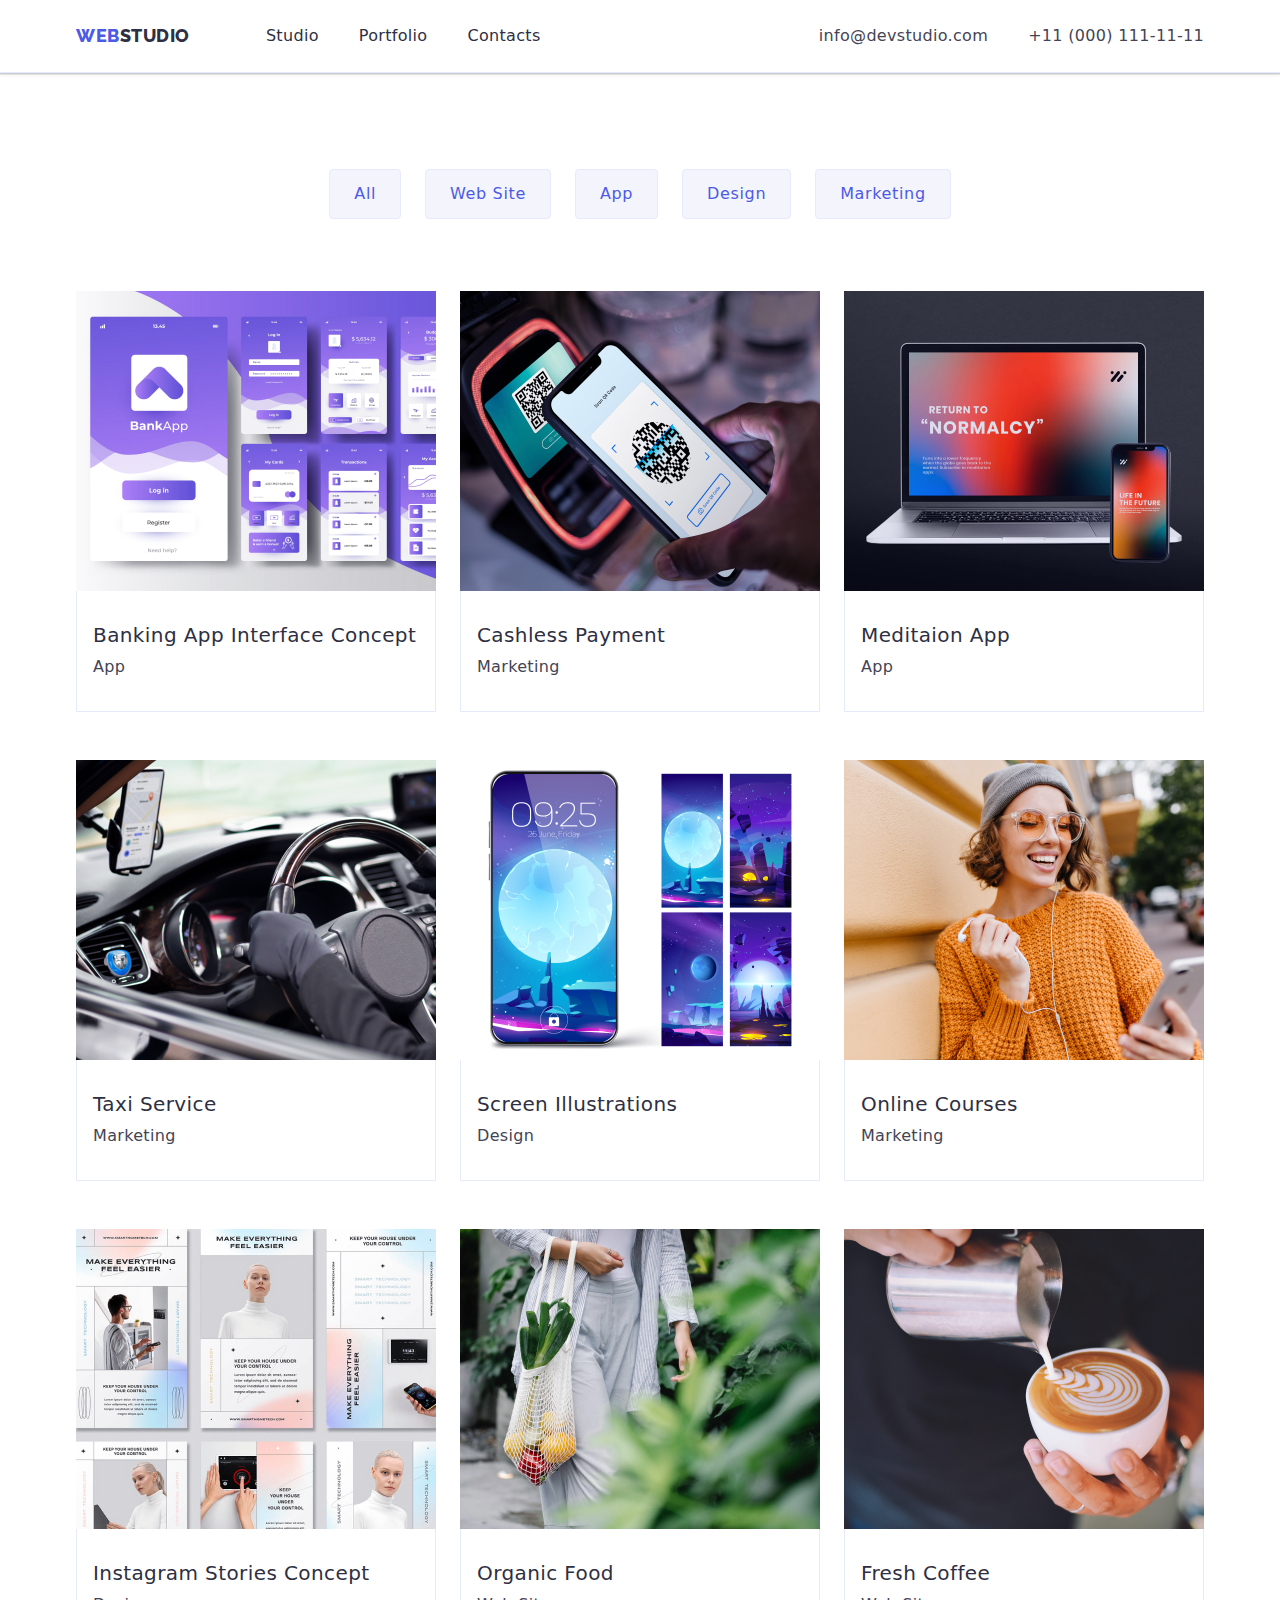
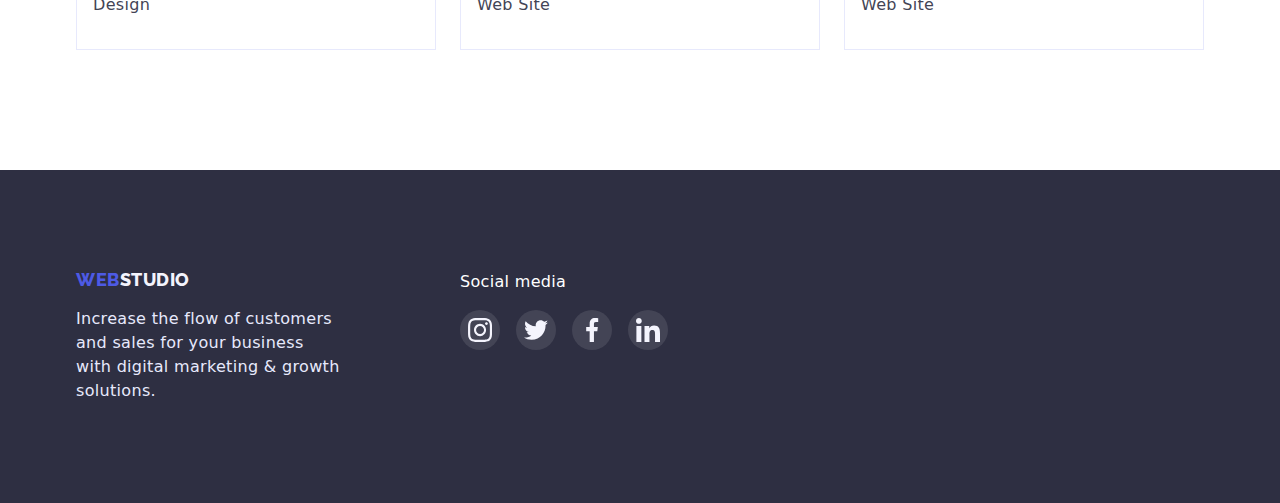
==== portfolio.html @ 787d6c46 "2" ====
<!DOCTYPE html>
<html lang="en">

<head>
	<meta charset="UTF-8" />
	<meta http-equiv="X-UA-Compatible" content="IE=edge" />
	<meta name="viewport" content="width=device-width, initial-scale=1.0" />

	<link rel="preconnect" href="https://fonts.googleapis.com" />
	<link rel="preconnect" href="https://fonts.gstatic.com" crossorigin />
	<link
		href="https://fonts.googleapis.com/css2?family=Raleway:wght@800&family=Roboto:wght@400;500;700;900&display=swap"
		rel="stylesheet" />
	<link rel="stylesheet" href="./CSS/styles.css" />
	<link rel="stylesheet" href="https://cdn.jsdelivr.net/npm/modern-normalize@1.1.0/modern-normalize.min.css" />
	<title>Portfolio</title>
</head>

<body>
	<header class="header">
		<div class="container page-container">
			<nav class="header-nav">
				<a href="./index.html" class="logotype"><span class="logo">Web</span><span>Studio</span></a>
				<ul class="site-menu">
					<li class="nav-inner"><a href="" class="nav-site link">Studio</a></li>
					<li class="nav-inner"><a href="./portfolio.html" class="nav-site link">Portfolio</a></li>
					<li class="nav-inner"><a href="" class="nav-site link">Contacts</a></li>
				</ul>
			</nav>
			<address class="address">
				<ul class="address-list">
					<li class="address-inner">
						<a href="mailto:info@devstudio.com" class="address-item link">info@devstudio.com</a>
					</li>

					<li class="address-inner">
						<a href="tel:+110001111111" class="address-item link">+11 (000) 111-11-11</a>
					</li>
				</ul>
			</address>
		</div>
	</header>

	<main>
		<section class="section-portfolio">
			<div class="container">
				<h1 class="visually-hidden">Portfolio</h1>
				<ul class="list-btn">
					<li class="btn-item"><button type="button" class="buttons-nav">All</button></li>
					<li class="btn-item"><button type="button" class="buttons-nav"> Web Site</button></li>
					<li class="btn-item"><button type="button" class="buttons-nav">App</button></li>
					<li class="btn-item"><button type="button" class="buttons-nav">Design</button></li>
					<li class="btn-item"><button type="button" class="buttons-nav">Marketing</button></li>
				</ul>
				<!-- row1 -->

				<ul class="list-product">
					<li class="item-product">
						<a href="#" class="link-product">
							<img src="./images/app1.jpg" alt="app1" width="360" />
							<div class="block-img">
								<h2 class="title-img">Banking App Interface Concept</h2>
								<p class="title-service">App</p>
							</div>
						</a>
					</li>
					<li class="item-product"><a href="#" class="link-product">
							<img src="./images/Marketing1.jpg" alt="marketing1" width="360" />
							<div class="block-img">
								<h2 class="title-img">Cashless Payment</h2>
								<p class="title-service">Marketing</p>
							</div>
						</a>
					</li>
					<li class="item-product"><a href="#" class="link-product">
							<img src="./images/app2.jpg" alt="app2" width="360" />
							<div class="block-img">
								<h2 class="title-img">Meditaion App</h2>
								<p class="title-service">App</p>
							</div>
						</a>
					</li>
					<!-- row2 -->
					<li class="item-product"><a href="#" class="link-product">
							<img src="./images/Marketing2.jpg" alt="marketing2" width="360" />
							<div class="block-img">
								<h2 class="title-img">Taxi Service</h2>
								<p class="title-service">Marketing</p>
							</div>
						</a>
					</li>
					<li class="item-product"><a href="#" class="link-product">
							<img src="./images/Design1.jpg" alt="Design1" width="360" />
							<div class="block-img">
								<h2 class="title-img">Screen Illustrations</h2>
								<p class="title-service">Design</p>
							</div>
						</a>
					</li>
					<li class="item-product"><a href="#" class="link-product">
							<img src="./images/Marketing3.jpg" alt="Marketing3" width="360" />
							<div class="block-img">
								<h2 class="title-img">Online Courses</h2>
								<p class="title-service">Marketing</p>
							</div>
						</a>
					</li>

					<!-- row3 -->
					<li class="item-product"><a href="#" class="link-product">
							<img src="./images/Design2.jpg" alt="Design2" width="360" />
							<div class="block-img">
								<h2 class="title-img">Instagram Stories Concept</h2>
								<p class="title-service">Design</p>
							</div>
						</a>
					</li>
					<li class="item-product"><a href="#" class="link-product">
							<img src="./images/WebSite1.jpg" alt="WebSite1" width="360" />
							<div class="block-img">
								<h2 class="title-img">Organic Food</h2>
								<p class="title-service">Web Site</p>
							</div>
						</a>
					</li>
					<li class="item-product">
						<a href="#" class="link-product">
							<img src="./images/WebSite2.jpg" alt="WebSite2" width="360" />
							<div class="block-img">
								<h2 class="title-img">Fresh Coffee</h2>
								<p class="title-service">Web Site</p>
							</div>
						</a>
					</li>
				</ul>
			</div>
		</section>
	</main>

	<!--Footer-->

	<footer class="cellar">
		<div class="cellar-cont container">
			<div class="logo-footer-info"><a href="./index.html" class="logotype-cellar"><span
						class="logo-cellar">Web</span><span>Studio</span></a>
				<p class="description-footer">
					Increase the flow of customers and sales for your business with digital marketing & growth
					solutions.
				</p>
			</div>
			<div class="link-block">
				<p class="title-footer-link">Social media</p>

				<ul class="list-footer-link">
					<li class="item-footer-list">
						<a href="#" class="social-link">
							<svg class="info-footer-link" width="24" height="24">
								<use href="./images/sprite.svg#icon-instagram-2"></use>
							</svg></a>
					</li>
					<li class="item-footer-list">
						<a href="#" class="social-link">
							<svg class="info-footer-link" width="24" height="24">
								<use href="./images/sprite.svg#icon-twitter-1"></use>
							</svg>
						</a>
					</li>
					<li class="item-footer-list">
						<a href="#" class="social-link">
							<svg class="info-footer-link" width="24" height="24">
								<use href="./images/sprite.svg#icon-facebook-1"></use>
							</svg>
						</a>
					</li>
					<li class="item-footer-list">
						<a href="#" class="social-link">
							<svg class="info-footer-link" width="24" height="24">
								<use href="./images/sprite.svg#icon-linkedin-1"></use>
							</svg>
						</a>
					</li>
				</ul>
			</div>
		</div>
	</footer>
</body>

</html>
---- CSS/styles.css ----
body {
	font-family: "Roboto", sans-serif;
	font-size: 16px;
	letter-spacing: 0.02em;
	line-height: 1.5;
	color: #2e2f42;
}

h1,
h2,
h3,
h4,
h5,
h6,
p {
	margin-top: 0;
	margin-bottom: 0;
}
ul,
ol {
	margin-bottom: 0;
	margin-top: 0;
	padding-left: 0;
}

a {
	text-decoration: none;
}

ul,
ol {
	list-style: none;
}
img {
	max-width: 100%;
	height: auto;
	display: block;
}
.visually-hidden {
	position: absolute;
	height: 1px;
	margin: -1px;
	border: 0;
	padding: 0;
	white-space: nowrap;
	clip-path: inset(100%);
	clip: rect(0 0 0 0);
	overflow: hidden;
	width: 1px;
}
.header {
	padding: 24px 0;
	border-bottom: 1px solid #e7e9fc;
	box-shadow: 0px 2px 1px rgba(46, 47, 66, 0.08), 0px 1px 1px rgba(46, 47, 66, 0.16), 0px 1px 6px rgba(46, 47, 66, 0.08);
}
.header-nav {
	display: flex;
	align-items: center;
}

.logotype {
	font-family: "Raleway";
	font-style: normal;
	font-weight: 800;
	font-size: 18px;
	line-height: 1.33;
	display: flex;
	align-items: center;
	letter-spacing: 0.03em;
	text-transform: uppercase;
	color: #2e2f42;
	margin-right: 76px;
}

.logo {
	color: #4d5ae5;
}
.nav-menu {
	display: flex;
	align-items: center;
}
.site-menu {
	display: flex;
	align-items: center;
}

.nav-inner:not(:last-child) {
	margin-right: 40px;
}
.nav-site {
	font-weight: 500;

	color: #2e2f42;
}
.nav-site {
	background: #ffffff;
}
.nav-site:hover {
	color: #4d5ae5;
}

.nav-site:focus {
	color: #434455;
}

.link {
}

.address {
	font-style: normal;
	margin-left: auto;
}

.address-list {
	display: flex;
	align-items: center;
}
.address-inner:not(:last-child) {
	margin-right: 40px;
}
.address-item {
	font-weight: 400;
	font-size: 16px;
	line-height: 24px;

	letter-spacing: 0.02em;

	color: #434455;
}

.address-item:hover {
	color: #4d5ae5;
}

.address-item:focus {
	color: #434455;
}

.hero {
	text-align: center;
	max-width: 1440px;
	height: 600px;
	margin-left: auto;
	margin-right: auto;
	background-color: rgba(46, 47, 66, 0.7);
	background-image: url(../images/Dark-bg.png), url(../images/officepeople.jpg);
	background-repeat: no-repeat;
	background-position: center;
	background-size: cover;
	padding: 188px 0;
}

.header-title {
	font-weight: 700;
	font-size: 56px;
	line-height: 1.07;

	color: #ffffff;
	width: 507px;
	margin: 0 auto 48px;
	text-align: center;
	letter-spacing: 0.02em;
}
.hearo-btn {
	line-height: 1.5;
	height: 10px;
	letter-spacing: 0.04em;
	cursor: pointer;
	color: #ffffff;
	padding: 16px 32px;
	gap: 10px;
	background: #4d5ae5;
	box-shadow: 0px 4px 4px rgb(0 0 0 / 15%);
	border-radius: 4px;
	flex-basis: 56px;
	height: 56px;
	border: none;
}

.hero-container {
	display: flex;
	text-align: center;
	flex-direction: column;
	align-items: center;
	flex-wrap: wrap;
}

.title-block {
	line-height: 1.2;
	font-weight: 500;
	font-size: 20px;
}

.description-block {
	font-weight: 400;

	line-height: 24px;

	color: #434455;
}

.examplex {
	line-height: 1.11;
}

.header-examplex {
	font-weight: 700;
	font-size: 36px;

	line-height: 1.11;

	text-transform: capitalize;
}

.work-team {
	background: #f4f4fd;
}

.workers-name {
	line-height: 1.2;
	font-weight: 500;
	font-size: 20px;
}

.position {
	font-weight: 400;
	font-size: 16px;
	line-height: 24px;
}

.logotype-cellar {
	font-family: "Raleway";
	font-weight: 800;
	font-size: 18px;
	line-height: 1.16;
	display: flex;
	align-items: center;
	letter-spacing: 0.03em;
	text-transform: uppercase;
	color: #f4f4fd;
	margin-bottom: 16px;
}

.logo-cellar {
	color: #4d5ae5;
}

.dark-back {
	background: #2e2f42;
}

.buttons-nav {
	font-family: inherit;
	font-weight: 500;

	letter-spacing: 0.04em;

	color: #4d5ae5;

	cursor: pointer;

	background: #f4f4fd;

	border: 1px solid #e7e9fc;
	border-radius: 4px;
	line-height: 1.5;
}

.hearo-btn:focus {
	color: #4d5ae5;
}

.hearo-btn:hover {
	color: #ffffff;
	background: #404bbf;
	box-shadow: 0px 3px 1px rgba(0, 0, 0, 0.1), 0px 2px 1px rgba(0, 0, 0, 0.08), 0px 2px 2px rgba(0, 0, 0, 0.12);
}

.text-button:hover {
	background: #404bbf;
}

.container {
	width: 1158px;
	margin-left: auto;
	margin-right: auto;
	padding: 0 15px;
}

.page-container {
	display: flex;
	align-items: center;
}

.feature {
	padding-bottom: 120px;
	padding-top: 120px;
}

.notitle {
	display: flex;
	position: absolute;
	width: 1px;
	height: 1px;
	margin: -1px;
	border: 0;
	padding: 0;
	white-space: nowrap;
	clip-path: inset(100%);
	clip: rect(0 0 0 0);
	overflow: hidden;
}

.feature-title {
	font-weight: 500;
	font-size: 20px;
	line-height: 1.2;
	letter-spacing: 0.02em;
	margin-bottom: 8px;
}
.feature-text {
	color: #434455;
}
.examplex-section {
	padding-bottom: 120px;
}
.section-team {
	background: #f4f4fd;

	padding-bottom: 120px;
	padding-top: 120px;
}

.team-title {
	font-weight: 700;
	font-size: 36px;
	line-height: 40px;
	text-align: center;
	text-transform: capitalize;
	margin-bottom: 72px;
}

.team-list {
	display: flex;
	gap: 24px;
}

.team-list > li {
	background: #ffffff;
	box-shadow: 0px 1px 6px rgba(46, 47, 66, 0.08), 0px 1px 1px rgba(46, 47, 66, 0.16), 0px 2px 1px rgba(46, 47, 66, 0.08);
	border-radius: 0px 0px 4px 4px;
}

.team-minititles {
	font-weight: 500;
	font-size: 20px;
	line-height: 1.2;
	padding-top: 32px;
	text-align: center;
}
.text-container {
	padding-top: 8px;
	padding-bottom: 8px;
}
.team-text {
	text-align: center;

	color: #434455;
}
.cellar {
	background: #2e2f42;
	padding: 100px 0;
}

.description-footer {
	display: flex;

	color: #e7e9fc;
	width: 264px;
}

.examplex {
	padding-top: 0;
}
.ex-title {
	font-weight: 700;
	font-size: 36px;
	line-height: 1.11;
	text-align: center;

	text-transform: capitalize;
	margin-bottom: 72px;
}
.ex-list {
	display: flex;
}

.ex-img:not(:nth-child(3n)) {
	margin-right: 24px;
}
.section-portfolio {
	padding-top: 96px;
	padding-bottom: 120px;
}

.list-btn {
	display: flex;
	justify-content: center;
	text-align: center;
	margin-bottom: 72px;
}
.btn-item:not(:nth-child(5n)) {
	margin-right: 24px;
}

.buttons-nav {
	background: #f4f4fd;
	cursor: pointer;
	border: 1px solid #e7e9fc;
	border-radius: 4px;
	font-weight: 500;
	font-size: 16px;
	line-height: 1.5;
	padding: 12px 24px;
	letter-spacing: 0.04em;
	color: #4d5ae5;
	font-family: inherit;
}

.buttons-nav:focus {
	color: #4d5ae5;
}
.buttons-nav:hover {
	color: #ffffff;
	background: #404bbf;
	box-shadow: 0px 3px 1px rgba(0, 0, 0, 0.1), 0px 2px 1px rgba(0, 0, 0, 0.08), 0px 2px 2px rgba(0, 0, 0, 0.12);
	border-color: #404bbf;
}
.list-product {
	flex-wrap: wrap;
	display: flex;
	justify-content: center;

	padding-left: 0;

	gap: 48px 24px;
}
.item-product {
	width: calc((100% - 48px) / 3);
}
.title-img {
	color: #2e2f42;
	font-weight: 500;
	font-size: 20px;
	line-height: 1.2;
	letter-spacing: 0.02em;
	margin-bottom: 8px;
}

.title-service {
	color: #434455;
}
.block-img {
	padding-top: 32px;
	border: 1px solid #e7e9fc;
	border-top: 0;
	padding: 32px 16px;
}
.link-product {
	display: block;
}
.link-product:hover {
	box-shadow: 0px 1px 6px rgba(46, 47, 66, 0.08), 0px 1px 1px rgba(46, 47, 66, 0.16), 0px 2px 1px rgba(46, 47, 66, 0.08);
}
.link-product:focus {
	box-shadow: 0px 1px 6px rgba(46, 47, 66, 0.08), 0px 1px 1px rgba(46, 47, 66, 0.16), 0px 2px 1px rgba(46, 47, 66, 0.08);
}

.list-icon {
	display: flex;
	justify-content: center;
	align-items: center;
	flex-wrap: wrap;
	gap: 24px;
}
.icon-item {
	flex-basis: calc((100% - 72px) / 4);
}
.info-icon {
}
.block-icon {
	display: flex;
	width: 264px;
	height: 112px;
	background: #f4f4fd;
	border-radius: 4px;
	justify-content: center;
	align-items: center;
	margin-bottom: 8px;
}

.block-icon-link {
	display: flex;
	justify-content: center;
	align-items: center;
	flex-direction: row;
	margin-left: auto;
	margin-right: auto;
	width: 232px;
	height: 40px;
}

.list-icon-link {
	display: flex;
}
.list-item-link {
	flex-basis: calc((100% - 72px) / 4);
}
.list-item-link:not(:last-child) {
	margin-right: 24px;
}

.btn-social {
	display: flex;
	background-color: #4d5ae5;
	width: 40px;
	height: 40px;
	justify-content: center;
	align-items: center;
	border-radius: 50%;
}
.btn-social:hover {
	background-color: #404bbf;
}
.btn-social:focus {
	background: #404bbf;
}
.info-icon-link {
	fill: #fff;
	width: 50%;
	height: 50%;
}
.customers-title {
	font-weight: 700;
	font-size: 36px;
	line-height: 40px;

	text-align: center;

	text-transform: capitalize;

	color: #2e2f42;
	margin-bottom: 72px;
}

.custom {
	padding-bottom: 120px;
	padding-top: 120px;
}
.list-logo {
	display: flex;
	flex-direction: row;
	align-items: flex-start;
	padding: 0px;
	gap: 24px;
}

.link-custom {
	fill: #8e8f99;
	width: 168px;
	height: 88px;
	display: flex;
	border: 1px solid #8e8f99;
	border-radius: 4px;
	justify-content: center;
	align-items: center;
}

.list-logo-icon {
	display: flex;
	justify-content: center;
	align-items: center;
}

.link-custom:hover {
	fill: #404bbf;
	border-color: #404bbf;
}
.link-custom:focus {
	fill: #404bbf;
	border-color: #404bbf;
}

.title-footer-link {
	font-weight: 500;
	font-size: 16px;
	line-height: 24px;

	letter-spacing: 0.02em;

	color: #ffffff;
}

.cellar-cont {
	display: flex;
}
.title-footer-link {
	margin-bottom: 16px;
}
.link-block {
	margin-left: 120px;
}
.list-footer-link {
	display: flex;
	flex-direction: row;
	justify-content: center;
	align-items: flex-start;

	gap: 16px;
}
.social-link:hover,
.social-link:focus {
	background-color: #31d0aa;
}
.item-footer-list {
	width: 40px;
	height: 40px;
}
.social-link {
	background: rgba(255, 255, 255, 0.1);
	border-radius: 50%;
	display: flex;
	width: 100%;
	height: 100%;
	align-items: center;
	justify-content: center;
}
.info-footer-link {
	fill: #f4f4fd;
}
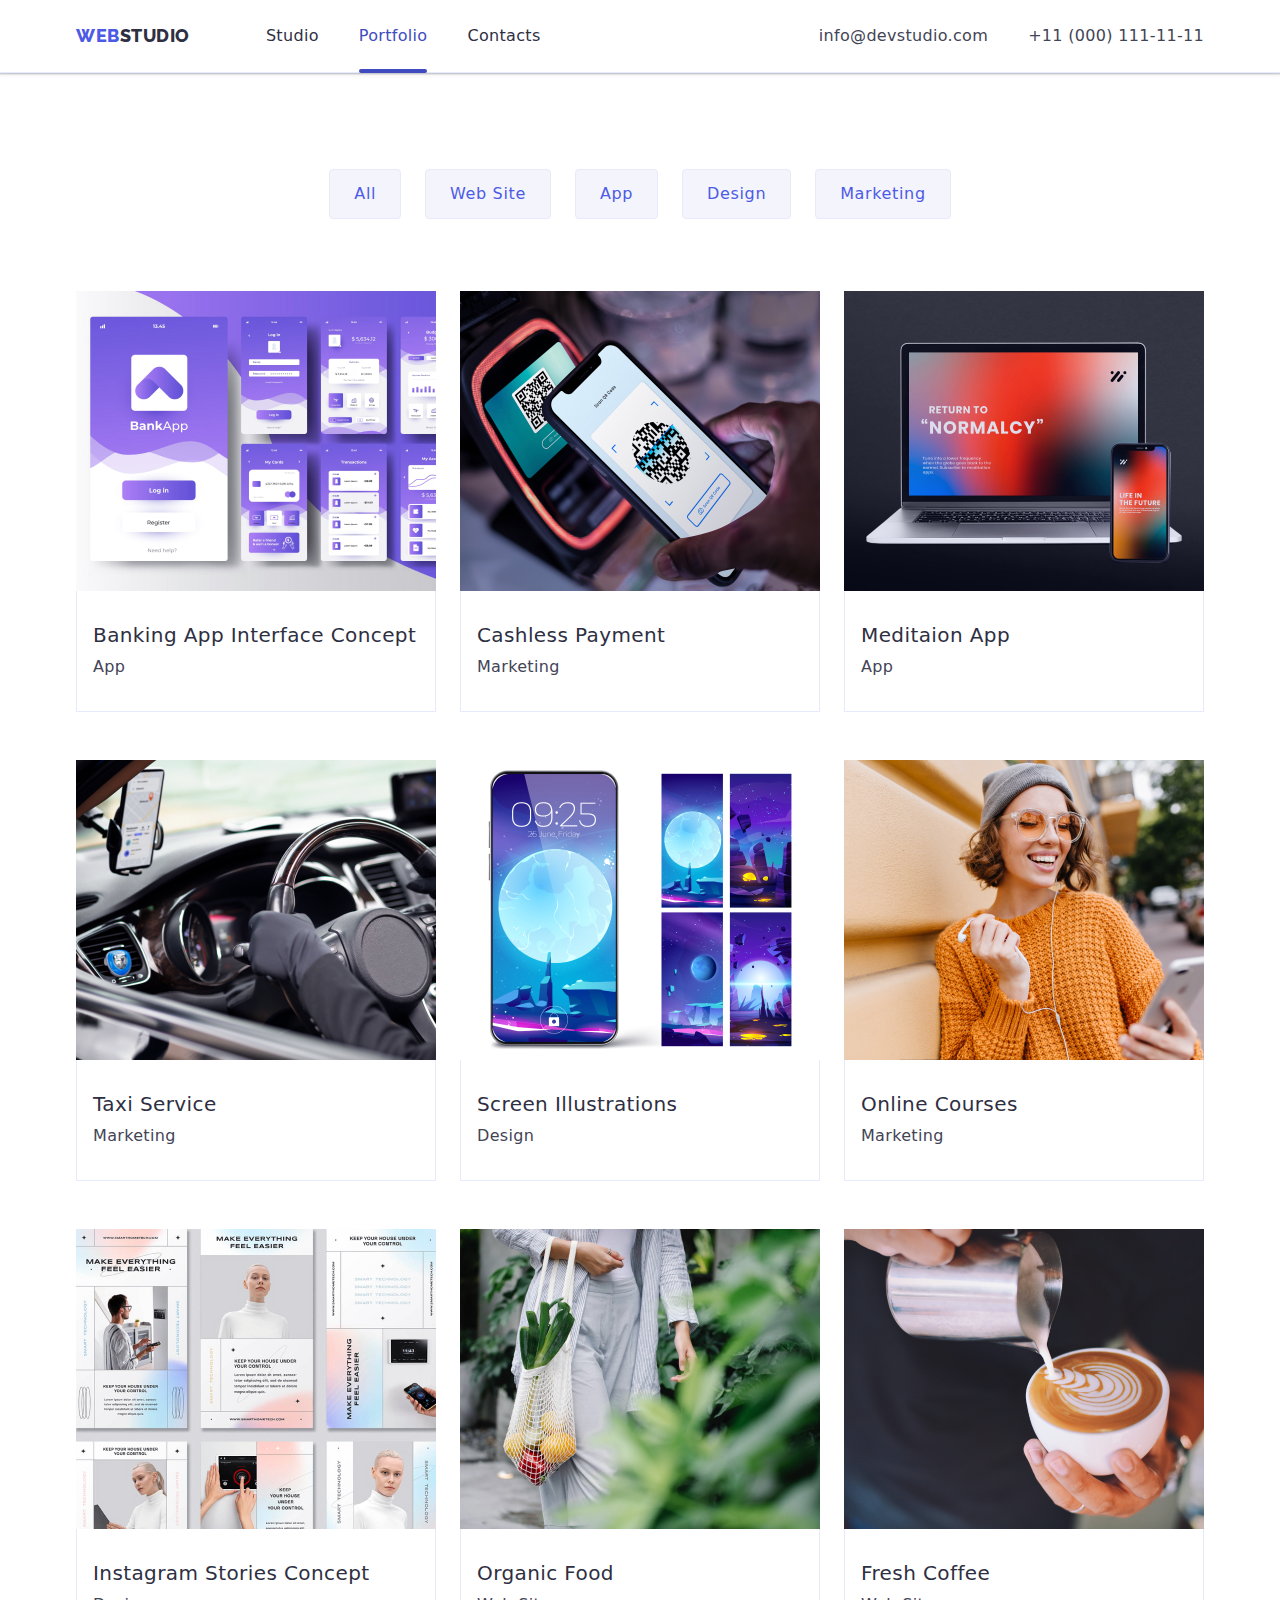
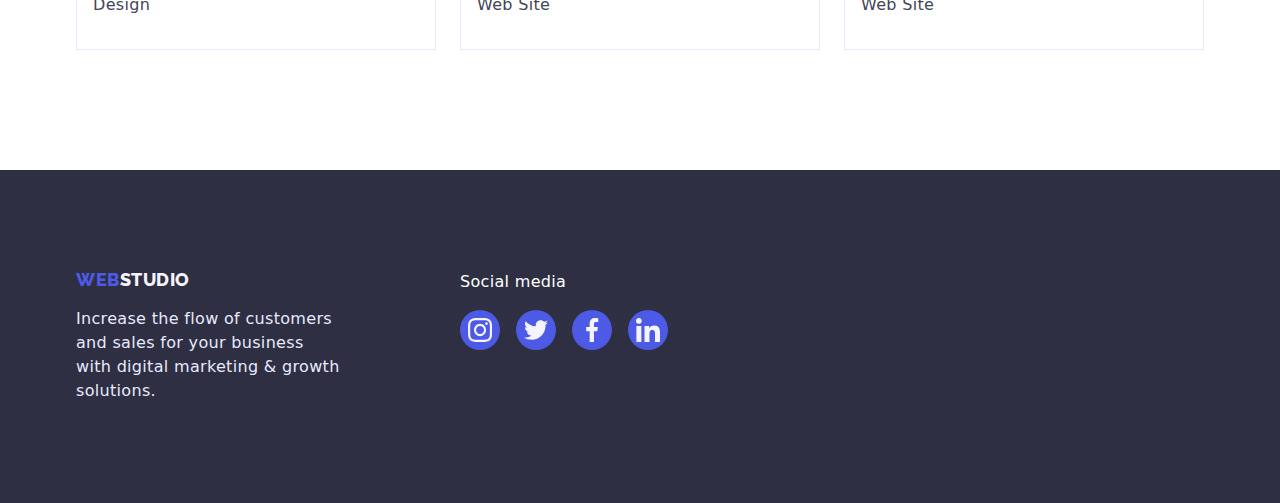
==== commit bcfe96e1: "end" ====
--- a/portfolio.html
+++ b/portfolio.html
@@ -21,10 +21,11 @@
 		<div class="container page-container">
 			<nav class="header-nav">
 				<a href="./index.html" class="logotype"><span class="logo">Web</span><span>Studio</span></a>
+
 				<ul class="site-menu">
-					<li class="nav-inner"><a href="" class="nav-site link">Studio</a></li>
-					<li class="nav-inner"><a href="./portfolio.html" class="nav-site link">Portfolio</a></li>
-					<li class="nav-inner"><a href="" class="nav-site link">Contacts</a></li>
+					<li class="nav-inner"><a href="./index.html" class="nav-site">Studio</a></li>
+					<li class="nav-inner"><a href="./portfolio.html" class="nav-site current">Portfolio</a></li>
+					<li class="nav-inner"><a href="#" class="nav-site">Contacts</a></li>
 				</ul>
 			</nav>
 			<address class="address">
@@ -65,7 +66,12 @@
 						</a>
 					</li>
 					<li class="item-product"><a href="#" class="link-product">
-							<img src="./images/Marketing1.jpg" alt="marketing1" width="360" />
+							<div class="block-overlay">
+								<img src="./images/Marketing1.jpg" alt="marketing1" width="360" />
+								<p class="overlay">14 Stylish and User-Friendly App Design Concepts · Task Manager App ·
+									Calorie Tracker App · Exotic
+									Fruit Ecommerce App · Cloud Storage App</p>
+							</div>
 							<div class="block-img">
 								<h2 class="title-img">Cashless Payment</h2>
 								<p class="title-service">Marketing</p>
--- a/CSS/styles.css
+++ b/CSS/styles.css
@@ -88,22 +88,20 @@
 	margin-right: 40px;
 }
 .nav-site {
-	font-weight: 500;
-
+	transition-timing-function: cubic-bezier(0.4, 0, 0.2, 1);
+	transition: color 250ms;
+	font-weight: 500;
 	color: #2e2f42;
 }
 .nav-site {
 	background: #ffffff;
 }
 .nav-site:hover {
-	color: #4d5ae5;
+	color: #404bbf;
 }
 
 .nav-site:focus {
-	color: #434455;
-}
-
-.link {
+	color: #404bbf;
 }
 
 .address {
@@ -119,6 +117,8 @@
 	margin-right: 40px;
 }
 .address-item {
+	transition-timing-function: cubic-bezier(0.4, 0, 0.2, 1);
+	transition: color 250ms;
 	font-weight: 400;
 	font-size: 16px;
 	line-height: 24px;
@@ -129,11 +129,11 @@
 }
 
 .address-item:hover {
-	color: #4d5ae5;
+	color: #404bbf;
 }
 
 .address-item:focus {
-	color: #434455;
+	color: #404bbf;
 }
 
 .hero {
@@ -162,6 +162,9 @@
 	letter-spacing: 0.02em;
 }
 .hearo-btn {
+	transition-timing-function: cubic-bezier(0.4, 0, 0.2, 1);
+	transition: background-color 250ms;
+
 	line-height: 1.5;
 	height: 10px;
 	letter-spacing: 0.04em;
@@ -169,7 +172,7 @@
 	color: #ffffff;
 	padding: 16px 32px;
 	gap: 10px;
-	background: #4d5ae5;
+	background-color: #4d5ae5;
 	box-shadow: 0px 4px 4px rgb(0 0 0 / 15%);
 	border-radius: 4px;
 	flex-basis: 56px;
@@ -267,17 +270,13 @@
 }
 
 .hearo-btn:focus {
-	color: #4d5ae5;
+	color: #404bbf;
 }
 
 .hearo-btn:hover {
 	color: #ffffff;
 	background: #404bbf;
 	box-shadow: 0px 3px 1px rgba(0, 0, 0, 0.1), 0px 2px 1px rgba(0, 0, 0, 0.08), 0px 2px 2px rgba(0, 0, 0, 0.12);
-}
-
-.text-button:hover {
-	background: #404bbf;
 }
 
 .container {
@@ -414,6 +413,9 @@
 }
 
 .buttons-nav {
+	transition-timing-function: cubic-bezier(0.4, 0, 0.2, 1);
+	transition: background 250ms;
+	transition: color 250ms;
 	background: #f4f4fd;
 	cursor: pointer;
 	border: 1px solid #e7e9fc;
@@ -467,6 +469,8 @@
 	padding: 32px 16px;
 }
 .link-product {
+	transition-timing-function: cubic-bezier(0.4, 0, 0.2, 1);
+	transition: box-shadow 250ms;
 	display: block;
 }
 .link-product:hover {
@@ -486,8 +490,7 @@
 .icon-item {
 	flex-basis: calc((100% - 72px) / 4);
 }
-.info-icon {
-}
+
 .block-icon {
 	display: flex;
 	width: 264px;
@@ -528,12 +531,15 @@
 	justify-content: center;
 	align-items: center;
 	border-radius: 50%;
+
+	transition-timing-function: cubic-bezier(0.4, 0, 0.2, 1);
+	transition: background-color 250ms;
 }
 .btn-social:hover {
 	background-color: #404bbf;
 }
 .btn-social:focus {
-	background: #404bbf;
+	background-color: #404bbf;
 }
 .info-icon-link {
 	fill: #fff;
@@ -566,6 +572,8 @@
 }
 
 .link-custom {
+	transition-timing-function: cubic-bezier(0.4, 0, 0.2, 1);
+	transition: fill 250ms;
 	fill: #8e8f99;
 	width: 168px;
 	height: 88px;
@@ -627,7 +635,9 @@
 	height: 40px;
 }
 .social-link {
-	background: rgba(255, 255, 255, 0.1);
+	transition-timing-function: cubic-bezier(0.4, 0, 0.2, 1);
+	transition: background 250ms;
+	background: #4d5ae5;
 	border-radius: 50%;
 	display: flex;
 	width: 100%;
@@ -638,3 +648,114 @@
 .info-footer-link {
 	fill: #f4f4fd;
 }
+.overlay {
+	position: absolute;
+	font-weight: 400;
+
+	line-height: 24px;
+	color: #f4f4fd;
+	background-color: #4d5ae5;
+	left: 0;
+	top: 0;
+	width: 100%;
+	height: 300px;
+	padding-top: 40px;
+	padding-bottom: 164px;
+	padding-left: 32px;
+	padding-right: 32px;
+
+	transform: translate(0, 100%);
+	transition-timing-function: cubic-bezier(0.4, 0, 0.2, 1);
+	transition: transform 250ms;
+}
+.block-overlay {
+	position: relative;
+	overflow: hidden;
+}
+.link-product:hover .overlay {
+	transform: translate(0, 0);
+}
+.link-product:focus .overlay {
+	transform: translate(0, 0);
+}
+
+/* modal */
+
+.backdrop {
+	position: fixed;
+	top: 0;
+	left: 0;
+	width: 100%;
+	height: 100%;
+	background-color: rgba(46, 47, 66, 0.4);
+	z-index: 100;
+}
+.modal {
+	width: 408px;
+	height: 576px;
+	background-color: #fcfcfc;
+	position: absolute;
+	top: 50%;
+	left: 50%;
+	transform: translate(-50%, -50%);
+}
+.modal-close-btn {
+	position: absolute;
+	display: flex;
+	justify-content: center;
+	align-items: center;
+	top: 24px;
+	right: 24px;
+	border-radius: 50%;
+	background-color: #e7e9fc;
+	border: 1px solid rgba(0, 0, 0, 0.1);
+	padding: 0;
+	width: 24px;
+	height: 24px;
+	transition-timing-function: cubic-bezier(0.4, 0, 0.2, 1);
+	transition: background-color 250ms;
+}
+.modal-close-btn:hover {
+	background-color: #404bbf;
+}
+.modal-close-btn:focus {
+	background-color: #404bbf;
+}
+
+.modal-close-btn:hover .modal-icon-close {
+	fill: #ffffff;
+}
+.modal-close-btn:focus .modal-icon-close {
+	fill: #ffffff;
+}
+.modal-icon-close {
+	transition-timing-function: cubic-bezier(0.4, 0, 0.2, 1);
+	transition: fill 250ms;
+}
+
+.backdrop.is-hidden {
+	opacity: 0;
+	visibility: hidden;
+	pointer-events: none;
+}
+
+.current:after {
+	display: block;
+	content: "";
+	position: absolute;
+	bottom: -4px;
+	left: 0;
+	width: 100%;
+	height: 4px;
+	border-radius: 2px;
+	background-color: #404bbf;
+	margin: 0 auto;
+	transform: translateY(24px);
+}
+
+.nav-site {
+	position: relative;
+}
+.current {
+	color: #404bbf;
+}
